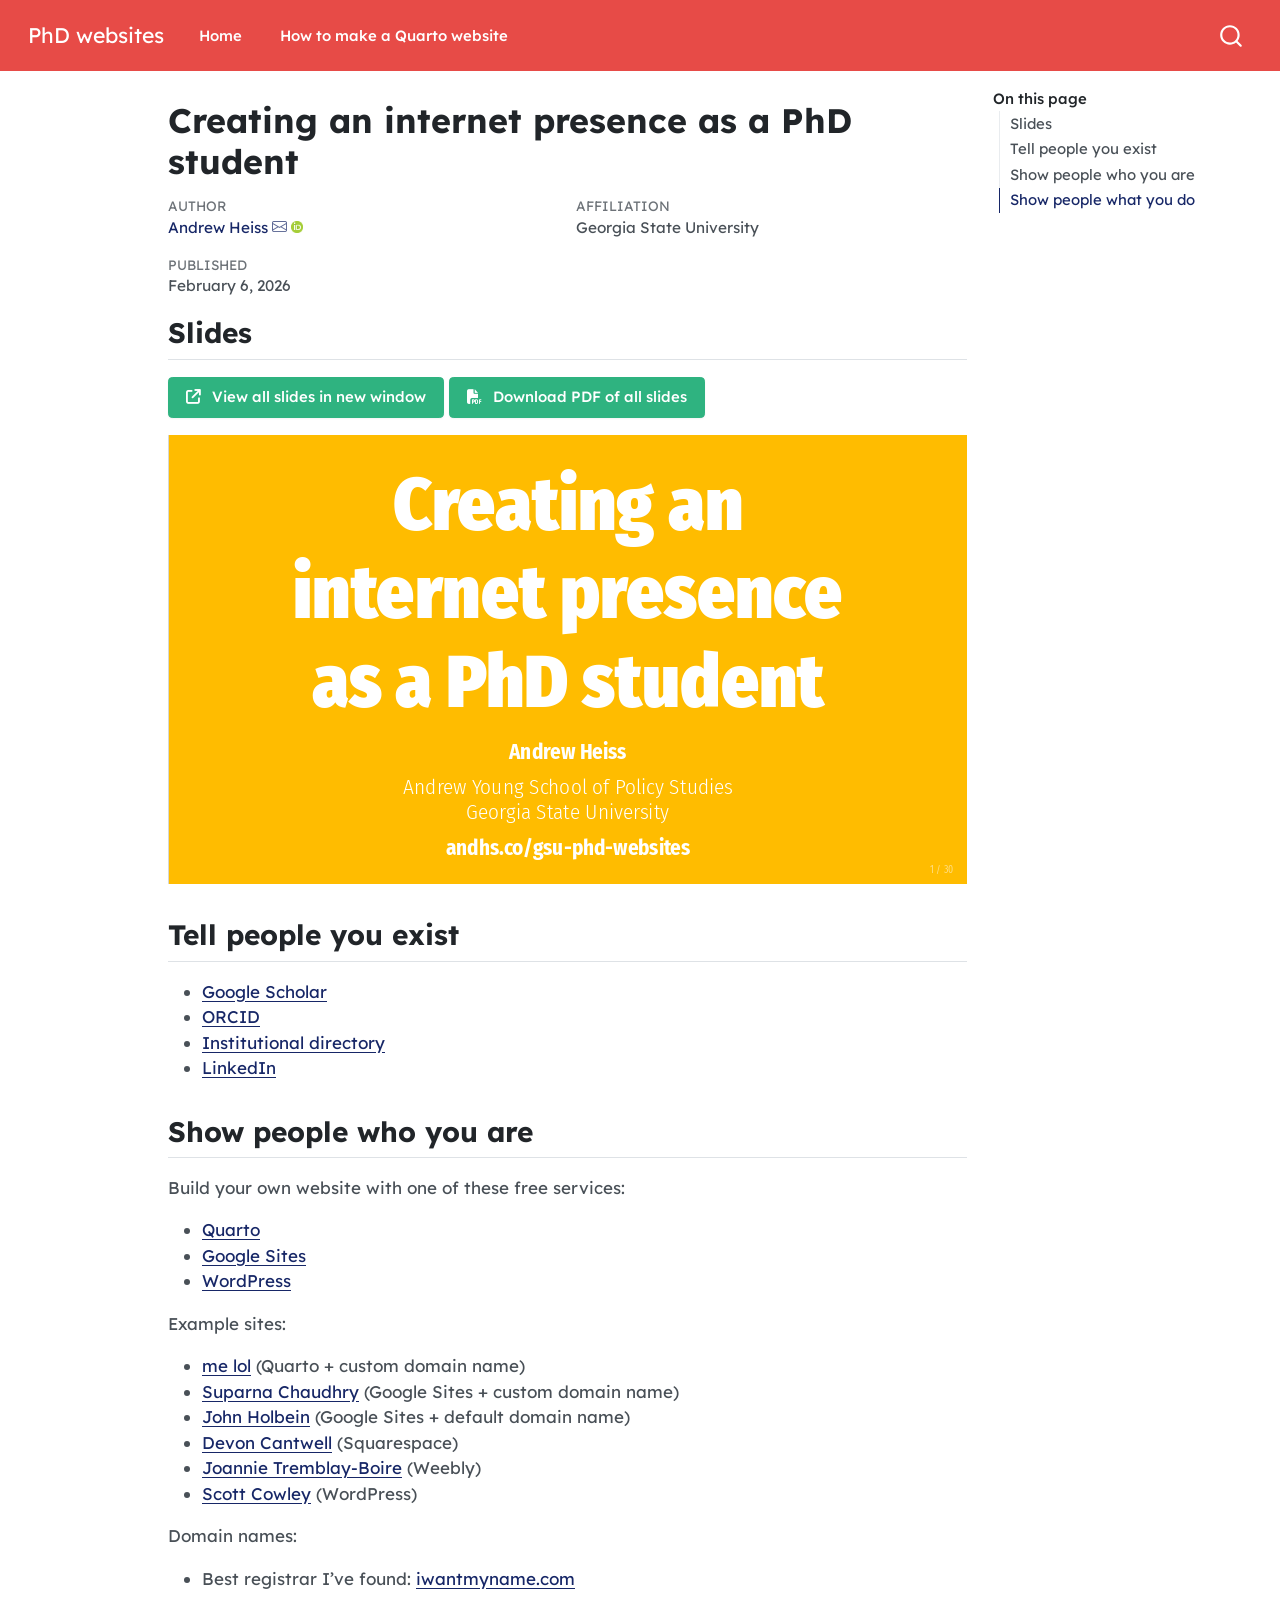
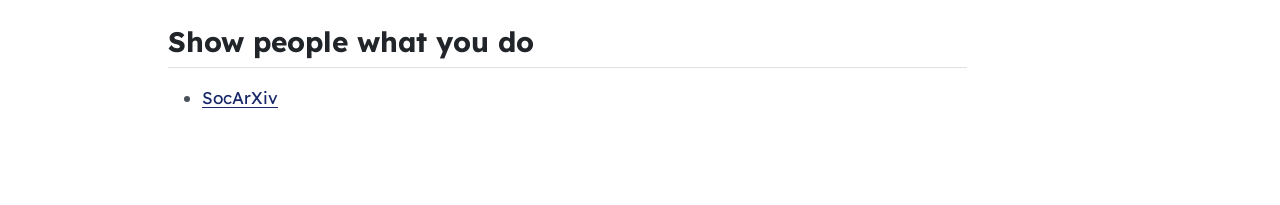
==== index.html @ c5187797 "Built site for gh-pages" ====
<!DOCTYPE html>
<html xmlns="http://www.w3.org/1999/xhtml" lang="en" xml:lang="en"><head>

<meta charset="utf-8">
<meta name="generator" content="quarto-1.9.16">

<meta name="viewport" content="width=device-width, initial-scale=1.0, user-scalable=yes">

<meta name="author" content="Andrew Heiss">
<meta name="dcterms.date" content="2026-02-06">

<title>Creating an internet presence as a PhD student – PhD websites</title>
<style>
code{white-space: pre-wrap;}
span.smallcaps{font-variant: small-caps;}
div.columns{display: flex; gap: min(4vw, 1.5em);}
div.column{flex: auto; overflow-x: auto;}
div.hanging-indent{margin-left: 1.5em; text-indent: -1.5em;}
ul.task-list{list-style: none;}
ul.task-list li input[type="checkbox"] {
  width: 0.8em;
  margin: 0 0.8em 0.2em -1em; /* quarto-specific, see https://github.com/quarto-dev/quarto-cli/issues/4556 */ 
  vertical-align: middle;
}
</style>


<script src="site_libs/quarto-nav/quarto-nav.js"></script>
<script src="site_libs/clipboard/clipboard.min.js"></script>
<script src="site_libs/quarto-search/autocomplete.umd.js"></script>
<script src="site_libs/quarto-search/fuse.min.js"></script>
<script src="site_libs/quarto-search/quarto-search.js"></script>
<meta name="quarto:offset" content="./">
<script src="site_libs/quarto-html/quarto.js" type="module"></script>
<script src="site_libs/quarto-html/tabsets/tabsets.js" type="module"></script>
<script src="site_libs/quarto-html/axe/axe-check.js" type="module"></script>
<script src="site_libs/quarto-html/popper.min.js"></script>
<script src="site_libs/quarto-html/tippy.umd.min.js"></script>
<script src="site_libs/quarto-html/anchor.min.js"></script>
<link href="site_libs/quarto-html/tippy.css" rel="stylesheet">
<link href="site_libs/quarto-html/quarto-syntax-highlighting-a67ac2868200dddf7a4f0e3ae403775c.css" rel="stylesheet" class="quarto-color-scheme" id="quarto-text-highlighting-styles">
<link href="site_libs/quarto-html/quarto-syntax-highlighting-dark-82d683e9f830cba069e3fb8cbfbea53b.css" rel="stylesheet" class="quarto-color-scheme quarto-color-alternate" id="quarto-text-highlighting-styles">
<link href="site_libs/quarto-html/quarto-syntax-highlighting-a67ac2868200dddf7a4f0e3ae403775c.css" rel="stylesheet" class="quarto-color-scheme-extra" id="quarto-text-highlighting-styles">
<script src="site_libs/bootstrap/bootstrap.min.js"></script>
<link href="site_libs/bootstrap/bootstrap-icons.css" rel="stylesheet">
<link href="site_libs/bootstrap/bootstrap-12ce660acc522cc9e6a242951351db57.min.css" rel="stylesheet" append-hash="true" class="quarto-color-scheme" id="quarto-bootstrap" data-mode="light">
<link href="site_libs/bootstrap/bootstrap-dark-ffd1da8b171d0e1a819d67f1ce5cb345.min.css" rel="stylesheet" append-hash="true" class="quarto-color-scheme quarto-color-alternate" id="quarto-bootstrap" data-mode="light">
<link href="site_libs/bootstrap/bootstrap-12ce660acc522cc9e6a242951351db57.min.css" rel="stylesheet" append-hash="true" class="quarto-color-scheme-extra" id="quarto-bootstrap" data-mode="light">
<link href="site_libs/quarto-contrib/fontawesome6-6.7.2/all.min.css" rel="stylesheet">
<link href="site_libs/quarto-contrib/fontawesome6-6.7.2/latex-fontsize.css" rel="stylesheet">
<script id="quarto-search-options" type="application/json">{
  "location": "navbar",
  "copy-button": false,
  "collapse-after": 3,
  "panel-placement": "end",
  "type": "overlay",
  "limit": 50,
  "keyboard-shortcut": [
    "f",
    "/",
    "s"
  ],
  "show-item-context": false,
  "language": {
    "search-no-results-text": "No results",
    "search-matching-documents-text": "matching documents",
    "search-copy-link-title": "Copy link to search",
    "search-hide-matches-text": "Hide additional matches",
    "search-more-match-text": "more match in this document",
    "search-more-matches-text": "more matches in this document",
    "search-clear-button-title": "Clear",
    "search-text-placeholder": "",
    "search-detached-cancel-button-title": "Cancel",
    "search-submit-button-title": "Submit",
    "search-label": "Search"
  }
}</script>


</head>

<body class="nav-fixed quarto-light">

<div id="quarto-search-results"></div>
  <header id="quarto-header" class="headroom fixed-top">
    <nav class="navbar navbar-expand-lg " data-bs-theme="dark">
      <div class="navbar-container container-fluid">
      <div class="navbar-brand-container mx-auto">
    <a class="navbar-brand" href="./index.html">
    <span class="navbar-title">PhD websites</span>
    </a>
  </div>
            <div id="quarto-search" class="" title="Search"></div>
          <button class="navbar-toggler" type="button" data-bs-toggle="collapse" data-bs-target="#navbarCollapse" aria-controls="navbarCollapse" role="menu" aria-expanded="false" aria-label="Toggle navigation" onclick="if (window.quartoToggleHeadroom) { window.quartoToggleHeadroom(); }">
  <span class="navbar-toggler-icon"></span>
</button>
          <div class="collapse navbar-collapse" id="navbarCollapse">
            <ul class="navbar-nav navbar-nav-scroll me-auto">
  <li class="nav-item">
    <a class="nav-link active" href="./index.html" aria-current="page"> 
<span class="menu-text">Home</span></a>
  </li>  
  <li class="nav-item">
    <a class="nav-link" href="./quarto.html"> 
<span class="menu-text">How to make a Quarto website</span></a>
  </li>  
</ul>
          </div> <!-- /navcollapse -->
            <div class="quarto-navbar-tools">
</div>
      </div> <!-- /container-fluid -->
    </nav>
</header>
<!-- content -->
<div id="quarto-content" class="quarto-container page-columns page-rows-contents page-layout-article page-navbar">
<!-- sidebar -->
<!-- margin-sidebar -->
    <div id="quarto-margin-sidebar" class="sidebar margin-sidebar">
        <nav id="TOC" role="doc-toc" class="toc-active">
    <h2 id="toc-title">On this page</h2>
   
  <ul>
  <li><a href="#slides" id="toc-slides" class="nav-link active" data-scroll-target="#slides">Slides</a></li>
  <li><a href="#tell-people-you-exist" id="toc-tell-people-you-exist" class="nav-link" data-scroll-target="#tell-people-you-exist">Tell people you exist</a></li>
  <li><a href="#show-people-who-you-are" id="toc-show-people-who-you-are" class="nav-link" data-scroll-target="#show-people-who-you-are">Show people who you are</a></li>
  <li><a href="#show-people-what-you-do" id="toc-show-people-what-you-do" class="nav-link" data-scroll-target="#show-people-what-you-do">Show people what you do</a></li>
  </ul>
</nav>
    </div>
<!-- main -->
<main class="content" id="quarto-document-content">

<header id="title-block-header" class="quarto-title-block default">
<div class="quarto-title">
<h1 class="title">Creating an internet presence as a PhD student</h1>
</div>


<div class="quarto-title-meta-author">
  <div class="quarto-title-meta-heading">Author</div>
  <div class="quarto-title-meta-heading">Affiliation</div>
  
    <div class="quarto-title-meta-contents">
    <p class="author"><a href="https://www.andrewheiss.com">Andrew Heiss</a> <a href="mailto:aheiss@gsu.edu" class="quarto-title-author-email"><i class="bi bi-envelope"></i></a> <a href="https://orcid.org/0000-0002-3948-3914" class="quarto-title-author-orcid"> <img src="[data-uri]"></a></p>
  </div>
  <div class="quarto-title-meta-contents">
        <p class="affiliation">
            Georgia State University
          </p>
      </div>
  </div>

<div class="quarto-title-meta">

      
    <div>
    <div class="quarto-title-meta-heading">Published</div>
    <div class="quarto-title-meta-contents">
      <p class="date">February 6, 2026</p>
    </div>
  </div>
  
    
  </div>
  


</header>


<section id="slides" class="level2">
<h2 class="anchored" data-anchor-id="slides">Slides</h2>
<p><a class="btn btn-success" target="_blank" href="slides/slides.html"><i class="fa-solid fa-arrow-up-right-from-square" aria-label="arrow-up-right-from-square"></i>  View all slides in new window</a> <a class="btn btn-success" target="_blank" href="slides/slides.pdf" role="button"><i class="fa-solid fa-file-pdf" aria-label="file-pdf"></i>  Download PDF of all slides</a></p>
<div class="ratio ratio-16x9">
<iframe src="slides/slides.html">
</iframe>
</div>
</section>
<section id="tell-people-you-exist" class="level2">
<h2 class="anchored" data-anchor-id="tell-people-you-exist">Tell people you exist</h2>
<ul>
<li><a href="https://scholar.google.com/">Google Scholar</a></li>
<li><a href="https://orcid.org/">ORCID</a></li>
<li><a href="https://aysps.gsu.edu/profile/andrew-heiss/">Institutional directory</a></li>
<li><a href="https://www.linkedin.com/">LinkedIn</a></li>
</ul>
</section>
<section id="show-people-who-you-are" class="level2">
<h2 class="anchored" data-anchor-id="show-people-who-you-are">Show people who you are</h2>
<p>Build your own website with one of these free services:</p>
<ul>
<li><a href="https://quarto.org/">Quarto</a></li>
<li><a href="https://sites.google.com/">Google Sites</a></li>
<li><a href="https://wordpress.com/">WordPress</a></li>
</ul>
<p>Example sites:</p>
<ul>
<li><a href="https://www.andrewheiss.com">me lol</a> (Quarto + custom domain name)</li>
<li><a href="http://www.suparnachaudhry.com/">Suparna Chaudhry</a> (Google Sites + custom domain name)</li>
<li><a href="https://sites.google.com/site/johnbholbein/">John Holbein</a> (Google Sites + default domain name)</li>
<li><a href="https://www.devoncantwell.com/">Devon Cantwell</a> (Squarespace)</li>
<li><a href="http://joannieboire.weebly.com/">Joannie Tremblay-Boire</a> (Weebly)</li>
<li><a href="http://www.scottcowley.com/">Scott Cowley</a> (WordPress)</li>
</ul>
<p>Domain names:</p>
<ul>
<li>Best registrar I’ve found: <a href="https://iwantmyname.com/">iwantmyname.com</a></li>
</ul>
</section>
<section id="show-people-what-you-do" class="level2">
<h2 class="anchored" data-anchor-id="show-people-what-you-do">Show people what you do</h2>
<ul>
<li><a href="https://socopen.org/">SocArXiv</a></li>
</ul>


</section>

</main> <!-- /main -->
<script id="quarto-html-after-body" type="application/javascript">
  window.document.addEventListener("DOMContentLoaded", function (event) {
    const icon = "";
    const anchorJS = new window.AnchorJS();
    anchorJS.options = {
      placement: 'right',
      icon: icon
    };
    anchorJS.add('.anchored');
    const isCodeAnnotation = (el) => {
      for (const clz of el.classList) {
        if (clz.startsWith('code-annotation-')) {                     
          return true;
        }
      }
      return false;
    }
    const onCopySuccess = function(e) {
      // button target
      const button = e.trigger;
      // don't keep focus
      button.blur();
      // flash "checked"
      button.classList.add('code-copy-button-checked');
      var currentTitle = button.getAttribute("title");
      button.setAttribute("title", "Copied!");
      let tooltip;
      if (window.bootstrap) {
        button.setAttribute("data-bs-toggle", "tooltip");
        button.setAttribute("data-bs-placement", "left");
        button.setAttribute("data-bs-title", "Copied!");
        tooltip = new bootstrap.Tooltip(button, 
          { trigger: "manual", 
            customClass: "code-copy-button-tooltip",
            offset: [0, -8]});
        tooltip.show();    
      }
      setTimeout(function() {
        if (tooltip) {
          tooltip.hide();
          button.removeAttribute("data-bs-title");
          button.removeAttribute("data-bs-toggle");
          button.removeAttribute("data-bs-placement");
        }
        button.setAttribute("title", currentTitle);
        button.classList.remove('code-copy-button-checked');
      }, 1000);
      // clear code selection
      e.clearSelection();
    }
    const getTextToCopy = function(trigger) {
      const outerScaffold = trigger.parentElement.cloneNode(true);
      const codeEl = outerScaffold.querySelector('code');
      for (const childEl of codeEl.children) {
        if (isCodeAnnotation(childEl)) {
          childEl.remove();
        }
      }
      return codeEl.innerText;
    }
    const clipboard = new window.ClipboardJS('.code-copy-button:not([data-in-quarto-modal])', {
      text: getTextToCopy
    });
    clipboard.on('success', onCopySuccess);
    if (window.document.getElementById('quarto-embedded-source-code-modal')) {
      const clipboardModal = new window.ClipboardJS('.code-copy-button[data-in-quarto-modal]', {
        text: getTextToCopy,
        container: window.document.getElementById('quarto-embedded-source-code-modal')
      });
      clipboardModal.on('success', onCopySuccess);
    }
      var localhostRegex = new RegExp(/^(?:http|https):\/\/localhost\:?[0-9]*\//);
      var mailtoRegex = new RegExp(/^mailto:/);
        var filterRegex = new RegExp("https:\/\/andrewheiss\.github\.io\/2026-02-06_ays-dissertation-colloquium\/");
      var isInternal = (href) => {
          return filterRegex.test(href) || localhostRegex.test(href) || mailtoRegex.test(href);
      }
      // Inspect non-navigation links and adorn them if external
     var links = window.document.querySelectorAll('a[href]:not(.nav-link):not(.navbar-brand):not(.toc-action):not(.sidebar-link):not(.sidebar-item-toggle):not(.pagination-link):not(.no-external):not([aria-hidden]):not(.dropdown-item):not(.quarto-navigation-tool):not(.about-link)');
      for (var i=0; i<links.length; i++) {
        const link = links[i];
        if (!isInternal(link.href)) {
          // undo the damage that might have been done by quarto-nav.js in the case of
          // links that we want to consider external
          if (link.dataset.originalHref !== undefined) {
            link.href = link.dataset.originalHref;
          }
        }
      }
    function tippyHover(el, contentFn, onTriggerFn, onUntriggerFn) {
      const config = {
        allowHTML: true,
        maxWidth: 500,
        delay: 100,
        arrow: false,
        appendTo: function(el) {
            return el.parentElement;
        },
        interactive: true,
        interactiveBorder: 10,
        theme: 'quarto',
        placement: 'bottom-start',
      };
      if (contentFn) {
        config.content = contentFn;
      }
      if (onTriggerFn) {
        config.onTrigger = onTriggerFn;
      }
      if (onUntriggerFn) {
        config.onUntrigger = onUntriggerFn;
      }
      window.tippy(el, config); 
    }
    const noterefs = window.document.querySelectorAll('a[role="doc-noteref"]');
    for (var i=0; i<noterefs.length; i++) {
      const ref = noterefs[i];
      tippyHover(ref, function() {
        // use id or data attribute instead here
        let href = ref.getAttribute('data-footnote-href') || ref.getAttribute('href');
        try { href = new URL(href).hash; } catch {}
        const id = href.replace(/^#\/?/, "");
        const note = window.document.getElementById(id);
        if (note) {
          return note.innerHTML;
        } else {
          return "";
        }
      });
    }
    const xrefs = window.document.querySelectorAll('a.quarto-xref');
    const processXRef = (id, note) => {
      // Strip column container classes
      const stripColumnClz = (el) => {
        el.classList.remove("page-full", "page-columns");
        if (el.children) {
          for (const child of el.children) {
            stripColumnClz(child);
          }
        }
      }
      stripColumnClz(note)
      if (id === null || id.startsWith('sec-')) {
        // Special case sections, only their first couple elements
        const container = document.createElement("div");
        if (note.children && note.children.length > 2) {
          container.appendChild(note.children[0].cloneNode(true));
          for (let i = 1; i < note.children.length; i++) {
            const child = note.children[i];
            if (child.tagName === "P" && child.innerText === "") {
              continue;
            } else {
              container.appendChild(child.cloneNode(true));
              break;
            }
          }
          if (window.Quarto?.typesetMath) {
            window.Quarto.typesetMath(container);
          }
          return container.innerHTML
        } else {
          if (window.Quarto?.typesetMath) {
            window.Quarto.typesetMath(note);
          }
          return note.innerHTML;
        }
      } else {
        // Remove any anchor links if they are present
        const anchorLink = note.querySelector('a.anchorjs-link');
        if (anchorLink) {
          anchorLink.remove();
        }
        if (window.Quarto?.typesetMath) {
          window.Quarto.typesetMath(note);
        }
        if (note.classList.contains("callout")) {
          return note.outerHTML;
        } else {
          return note.innerHTML;
        }
      }
    }
    for (var i=0; i<xrefs.length; i++) {
      const xref = xrefs[i];
      tippyHover(xref, undefined, function(instance) {
        instance.disable();
        let url = xref.getAttribute('href');
        let hash = undefined; 
        if (url.startsWith('#')) {
          hash = url;
        } else {
          try { hash = new URL(url).hash; } catch {}
        }
        if (hash) {
          const id = hash.replace(/^#\/?/, "");
          const note = window.document.getElementById(id);
          if (note !== null) {
            try {
              const html = processXRef(id, note.cloneNode(true));
              instance.setContent(html);
            } finally {
              instance.enable();
              instance.show();
            }
          } else {
            // See if we can fetch this
            fetch(url.split('#')[0])
            .then(res => res.text())
            .then(html => {
              const parser = new DOMParser();
              const htmlDoc = parser.parseFromString(html, "text/html");
              const note = htmlDoc.getElementById(id);
              if (note !== null) {
                const html = processXRef(id, note);
                instance.setContent(html);
              } 
            }).finally(() => {
              instance.enable();
              instance.show();
            });
          }
        } else {
          // See if we can fetch a full url (with no hash to target)
          // This is a special case and we should probably do some content thinning / targeting
          fetch(url)
          .then(res => res.text())
          .then(html => {
            const parser = new DOMParser();
            const htmlDoc = parser.parseFromString(html, "text/html");
            const note = htmlDoc.querySelector('main.content');
            if (note !== null) {
              // This should only happen for chapter cross references
              // (since there is no id in the URL)
              // remove the first header
              if (note.children.length > 0 && note.children[0].tagName === "HEADER") {
                note.children[0].remove();
              }
              const html = processXRef(null, note);
              instance.setContent(html);
            } 
          }).finally(() => {
            instance.enable();
            instance.show();
          });
        }
      }, function(instance) {
      });
    }
        let selectedAnnoteEl;
        const selectorForAnnotation = ( cell, annotation) => {
          let cellAttr = 'data-code-cell="' + cell + '"';
          let lineAttr = 'data-code-annotation="' +  annotation + '"';
          const selector = 'span[' + cellAttr + '][' + lineAttr + ']';
          return selector;
        }
        const selectCodeLines = (annoteEl) => {
          const doc = window.document;
          const targetCell = annoteEl.getAttribute("data-target-cell");
          const targetAnnotation = annoteEl.getAttribute("data-target-annotation");
          const annoteSpan = window.document.querySelector(selectorForAnnotation(targetCell, targetAnnotation));
          const lines = annoteSpan.getAttribute("data-code-lines").split(",");
          const lineIds = lines.map((line) => {
            return targetCell + "-" + line;
          })
          let top = null;
          let height = null;
          let parent = null;
          if (lineIds.length > 0) {
              //compute the position of the single el (top and bottom and make a div)
              const el = window.document.getElementById(lineIds[0]);
              top = el.offsetTop;
              height = el.offsetHeight;
              parent = el.parentElement.parentElement;
            if (lineIds.length > 1) {
              const lastEl = window.document.getElementById(lineIds[lineIds.length - 1]);
              const bottom = lastEl.offsetTop + lastEl.offsetHeight;
              height = bottom - top;
            }
            if (top !== null && height !== null && parent !== null) {
              // cook up a div (if necessary) and position it 
              let div = window.document.getElementById("code-annotation-line-highlight");
              if (div === null) {
                div = window.document.createElement("div");
                div.setAttribute("id", "code-annotation-line-highlight");
                div.style.position = 'absolute';
                parent.appendChild(div);
              }
              div.style.top = top - 2 + "px";
              div.style.height = height + 4 + "px";
              div.style.left = 0;
              let gutterDiv = window.document.getElementById("code-annotation-line-highlight-gutter");
              if (gutterDiv === null) {
                gutterDiv = window.document.createElement("div");
                gutterDiv.setAttribute("id", "code-annotation-line-highlight-gutter");
                gutterDiv.style.position = 'absolute';
                const codeCell = window.document.getElementById(targetCell);
                const gutter = codeCell.querySelector('.code-annotation-gutter');
                gutter.appendChild(gutterDiv);
              }
              gutterDiv.style.top = top - 2 + "px";
              gutterDiv.style.height = height + 4 + "px";
            }
            selectedAnnoteEl = annoteEl;
          }
        };
        const unselectCodeLines = () => {
          const elementsIds = ["code-annotation-line-highlight", "code-annotation-line-highlight-gutter"];
          elementsIds.forEach((elId) => {
            const div = window.document.getElementById(elId);
            if (div) {
              div.remove();
            }
          });
          selectedAnnoteEl = undefined;
        };
          // Handle positioning of the toggle
      window.addEventListener(
        "resize",
        throttle(() => {
          elRect = undefined;
          if (selectedAnnoteEl) {
            selectCodeLines(selectedAnnoteEl);
          }
        }, 10)
      );
      function throttle(fn, ms) {
      let throttle = false;
      let timer;
        return (...args) => {
          if(!throttle) { // first call gets through
              fn.apply(this, args);
              throttle = true;
          } else { // all the others get throttled
              if(timer) clearTimeout(timer); // cancel #2
              timer = setTimeout(() => {
                fn.apply(this, args);
                timer = throttle = false;
              }, ms);
          }
        };
      }
        // Attach click handler to the DT
        const annoteDls = window.document.querySelectorAll('dt[data-target-cell]');
        for (const annoteDlNode of annoteDls) {
          annoteDlNode.addEventListener('click', (event) => {
            const clickedEl = event.target;
            if (clickedEl !== selectedAnnoteEl) {
              unselectCodeLines();
              const activeEl = window.document.querySelector('dt[data-target-cell].code-annotation-active');
              if (activeEl) {
                activeEl.classList.remove('code-annotation-active');
              }
              selectCodeLines(clickedEl);
              clickedEl.classList.add('code-annotation-active');
            } else {
              // Unselect the line
              unselectCodeLines();
              clickedEl.classList.remove('code-annotation-active');
            }
          });
        }
    const findCites = (el) => {
      const parentEl = el.parentElement;
      if (parentEl) {
        const cites = parentEl.dataset.cites;
        if (cites) {
          return {
            el,
            cites: cites.split(' ')
          };
        } else {
          return findCites(el.parentElement)
        }
      } else {
        return undefined;
      }
    };
    var bibliorefs = window.document.querySelectorAll('a[role="doc-biblioref"]');
    for (var i=0; i<bibliorefs.length; i++) {
      const ref = bibliorefs[i];
      const citeInfo = findCites(ref);
      if (citeInfo) {
        tippyHover(citeInfo.el, function() {
          var popup = window.document.createElement('div');
          citeInfo.cites.forEach(function(cite) {
            var citeDiv = window.document.createElement('div');
            citeDiv.classList.add('hanging-indent');
            citeDiv.classList.add('csl-entry');
            var biblioDiv = window.document.getElementById('ref-' + cite);
            if (biblioDiv) {
              citeDiv.innerHTML = biblioDiv.innerHTML;
            }
            popup.appendChild(citeDiv);
          });
          return popup.innerHTML;
        });
      }
    }
  });
  </script>
</div> <!-- /content -->




</body></html>
---- site_libs/quarto-html/tippy.css ----
.tippy-box[data-animation=fade][data-state=hidden]{opacity:0}[data-tippy-root]{max-width:calc(100vw - 10px)}.tippy-box{position:relative;background-color:#333;color:#fff;border-radius:4px;font-size:14px;line-height:1.4;white-space:normal;outline:0;transition-property:transform,visibility,opacity}.tippy-box[data-placement^=top]>.tippy-arrow{bottom:0}.tippy-box[data-placement^=top]>.tippy-arrow:before{bottom:-7px;left:0;border-width:8px 8px 0;border-top-color:initial;transform-origin:center top}.tippy-box[data-placement^=bottom]>.tippy-arrow{top:0}.tippy-box[data-placement^=bottom]>.tippy-arrow:before{top:-7px;left:0;border-width:0 8px 8px;border-bottom-color:initial;transform-origin:center bottom}.tippy-box[data-placement^=left]>.tippy-arrow{right:0}.tippy-box[data-placement^=left]>.tippy-arrow:before{border-width:8px 0 8px 8px;border-left-color:initial;right:-7px;transform-origin:center left}.tippy-box[data-placement^=right]>.tippy-arrow{left:0}.tippy-box[data-placement^=right]>.tippy-arrow:before{left:-7px;border-width:8px 8px 8px 0;border-right-color:initial;transform-origin:center right}.tippy-box[data-inertia][data-state=visible]{transition-timing-function:cubic-bezier(.54,1.5,.38,1.11)}.tippy-arrow{width:16px;height:16px;color:#333}.tippy-arrow:before{content:"";position:absolute;border-color:transparent;border-style:solid}.tippy-content{position:relative;padding:5px 9px;z-index:1}
---- site_libs/quarto-html/quarto-syntax-highlighting-a67ac2868200dddf7a4f0e3ae403775c.css ----
/* quarto syntax highlight colors */
:root {
  --quarto-hl-ot-color: #003B4F;
  --quarto-hl-at-color: #657422;
  --quarto-hl-ss-color: #20794D;
  --quarto-hl-an-color: #5E5E5E;
  --quarto-hl-fu-color: #4758AB;
  --quarto-hl-st-color: #20794D;
  --quarto-hl-cf-color: #003B4F;
  --quarto-hl-op-color: #5E5E5E;
  --quarto-hl-er-color: #AD0000;
  --quarto-hl-bn-color: #AD0000;
  --quarto-hl-al-color: #AD0000;
  --quarto-hl-va-color: #111111;
  --quarto-hl-bu-color: inherit;
  --quarto-hl-ex-color: inherit;
  --quarto-hl-pp-color: #AD0000;
  --quarto-hl-in-color: #5E5E5E;
  --quarto-hl-vs-color: #20794D;
  --quarto-hl-wa-color: #5E5E5E;
  --quarto-hl-do-color: #5E5E5E;
  --quarto-hl-im-color: #00769E;
  --quarto-hl-ch-color: #20794D;
  --quarto-hl-dt-color: #AD0000;
  --quarto-hl-fl-color: #AD0000;
  --quarto-hl-co-color: #5E5E5E;
  --quarto-hl-cv-color: #5E5E5E;
  --quarto-hl-cn-color: #8f5902;
  --quarto-hl-sc-color: #5E5E5E;
  --quarto-hl-dv-color: #AD0000;
  --quarto-hl-kw-color: #003B4F;
}

/* other quarto variables */
:root {
  --quarto-font-monospace: SFMono-Regular, Menlo, Monaco, Consolas, "Liberation Mono", "Courier New", monospace;
}

/* syntax highlight based on Pandoc's rules */
pre > code.sourceCode > span {
  color: #003B4F;
}

code.sourceCode > span {
  color: #003B4F;
}

div.sourceCode,
div.sourceCode pre.sourceCode {
  color: #003B4F;
}

/* Normal */
code span {
  color: #003B4F;
}

/* Alert */
code span.al {
  color: #AD0000;
  font-style: inherit;
}

/* Annotation */
code span.an {
  color: #5E5E5E;
  font-style: inherit;
}

/* Attribute */
code span.at {
  color: #657422;
  font-style: inherit;
}

/* BaseN */
code span.bn {
  color: #AD0000;
  font-style: inherit;
}

/* BuiltIn */
code span.bu {
  font-style: inherit;
}

/* ControlFlow */
code span.cf {
  color: #003B4F;
  font-weight: bold;
  font-style: inherit;
}

/* Char */
code span.ch {
  color: #20794D;
  font-style: inherit;
}

/* Constant */
code span.cn {
  color: #8f5902;
  font-style: inherit;
}

/* Comment */
code span.co {
  color: #5E5E5E;
  font-style: inherit;
}

/* CommentVar */
code span.cv {
  color: #5E5E5E;
  font-style: italic;
}

/* Documentation */
code span.do {
  color: #5E5E5E;
  font-style: italic;
}

/* DataType */
code span.dt {
  color: #AD0000;
  font-style: inherit;
}

/* DecVal */
code span.dv {
  color: #AD0000;
  font-style: inherit;
}

/* Error */
code span.er {
  color: #AD0000;
  font-style: inherit;
}

/* Extension */
code span.ex {
  font-style: inherit;
}

/* Float */
code span.fl {
  color: #AD0000;
  font-style: inherit;
}

/* Function */
code span.fu {
  color: #4758AB;
  font-style: inherit;
}

/* Import */
code span.im {
  color: #00769E;
  font-style: inherit;
}

/* Information */
code span.in {
  color: #5E5E5E;
  font-style: inherit;
}

/* Keyword */
code span.kw {
  color: #003B4F;
  font-weight: bold;
  font-style: inherit;
}

/* Operator */
code span.op {
  color: #5E5E5E;
  font-style: inherit;
}

/* Other */
code span.ot {
  color: #003B4F;
  font-style: inherit;
}

/* Preprocessor */
code span.pp {
  color: #AD0000;
  font-style: inherit;
}

/* SpecialChar */
code span.sc {
  color: #5E5E5E;
  font-style: inherit;
}

/* SpecialString */
code span.ss {
  color: #20794D;
  font-style: inherit;
}

/* String */
code span.st {
  color: #20794D;
  font-style: inherit;
}

/* Variable */
code span.va {
  color: #111111;
  font-style: inherit;
}

/* VerbatimString */
code span.vs {
  color: #20794D;
  font-style: inherit;
}

/* Warning */
code span.wa {
  color: #5E5E5E;
  font-style: italic;
}

.prevent-inlining {
  content: "</";
}

/*# sourceMappingURL=d566d183c03f6538e7eb3e391e284aa4.css.map */
---- site_libs/quarto-html/quarto-syntax-highlighting-dark-82d683e9f830cba069e3fb8cbfbea53b.css ----
/* quarto syntax highlight colors */
:root {
  --quarto-hl-al-color: #f07178;
  --quarto-hl-an-color: #d4d0ab;
  --quarto-hl-at-color: #00e0e0;
  --quarto-hl-bn-color: #d4d0ab;
  --quarto-hl-bu-color: #abe338;
  --quarto-hl-ch-color: #abe338;
  --quarto-hl-co-color: #f8f8f2;
  --quarto-hl-cv-color: #ffd700;
  --quarto-hl-cn-color: #ffd700;
  --quarto-hl-cf-color: #ffa07a;
  --quarto-hl-dt-color: #ffa07a;
  --quarto-hl-dv-color: #d4d0ab;
  --quarto-hl-do-color: #f8f8f2;
  --quarto-hl-er-color: #f07178;
  --quarto-hl-ex-color: #00e0e0;
  --quarto-hl-fl-color: #d4d0ab;
  --quarto-hl-fu-color: #ffa07a;
  --quarto-hl-im-color: #abe338;
  --quarto-hl-in-color: #d4d0ab;
  --quarto-hl-kw-color: #ffa07a;
  --quarto-hl-op-color: #ffa07a;
  --quarto-hl-ot-color: #00e0e0;
  --quarto-hl-pp-color: #dcc6e0;
  --quarto-hl-re-color: #00e0e0;
  --quarto-hl-sc-color: #abe338;
  --quarto-hl-ss-color: #abe338;
  --quarto-hl-st-color: #abe338;
  --quarto-hl-va-color: #00e0e0;
  --quarto-hl-vs-color: #abe338;
  --quarto-hl-wa-color: #dcc6e0;
}

/* other quarto variables */
:root {
  --quarto-font-monospace: SFMono-Regular, Menlo, Monaco, Consolas, "Liberation Mono", "Courier New", monospace;
}

/* syntax highlight based on Pandoc's rules */
pre > code.sourceCode > span {
  color: #f8f8f2;
}

code.sourceCode > span {
  color: #f8f8f2;
}

div.sourceCode,
div.sourceCode pre.sourceCode {
  color: #f8f8f2;
}

/* Normal */
code span {
  color: #f8f8f2;
}

/* Alert */
code span.al {
  color: #f07178;
}

/* Annotation */
code span.an {
  color: #d4d0ab;
}

/* Attribute */
code span.at {
  color: #00e0e0;
}

/* BaseN */
code span.bn {
  color: #d4d0ab;
}

/* BuiltIn */
code span.bu {
  color: #abe338;
}

/* ControlFlow */
code span.cf {
  font-weight: bold;
  color: #ffa07a;
}

/* Char */
code span.ch {
  color: #abe338;
}

/* Constant */
code span.cn {
  color: #ffd700;
}

/* Comment */
code span.co {
  font-style: italic;
  color: #f8f8f2;
}

/* CommentVar */
code span.cv {
  color: #ffd700;
}

/* Documentation */
code span.do {
  color: #f8f8f2;
}

/* DataType */
code span.dt {
  color: #ffa07a;
}

/* DecVal */
code span.dv {
  color: #d4d0ab;
}

/* Error */
code span.er {
  color: #f07178;
  text-decoration: underline;
}

/* Extension */
code span.ex {
  font-weight: bold;
  color: #00e0e0;
}

/* Float */
code span.fl {
  color: #d4d0ab;
}

/* Function */
code span.fu {
  color: #ffa07a;
}

/* Import */
code span.im {
  color: #abe338;
}

/* Information */
code span.in {
  color: #d4d0ab;
}

/* Keyword */
code span.kw {
  font-weight: bold;
  color: #ffa07a;
}

/* Operator */
code span.op {
  color: #ffa07a;
}

/* Other */
code span.ot {
  color: #00e0e0;
}

/* Preprocessor */
code span.pp {
  color: #dcc6e0;
}

/* RegionMarker */
code span.re {
  background-color: #f8f8f2;
  color: #00e0e0;
}

/* SpecialChar */
code span.sc {
  color: #abe338;
}

/* SpecialString */
code span.ss {
  color: #abe338;
}

/* String */
code span.st {
  color: #abe338;
}

/* Variable */
code span.va {
  color: #00e0e0;
}

/* VerbatimString */
code span.vs {
  color: #abe338;
}

/* Warning */
code span.wa {
  color: #dcc6e0;
}

.prevent-inlining {
  content: "</";
}

/*# sourceMappingURL=e1cd14cd301904a366f861c65ffcdb71.css.map */
---- site_libs/quarto-html/quarto-syntax-highlighting-a67ac2868200dddf7a4f0e3ae403775c.css ----
/* quarto syntax highlight colors */
:root {
  --quarto-hl-ot-color: #003B4F;
  --quarto-hl-at-color: #657422;
  --quarto-hl-ss-color: #20794D;
  --quarto-hl-an-color: #5E5E5E;
  --quarto-hl-fu-color: #4758AB;
  --quarto-hl-st-color: #20794D;
  --quarto-hl-cf-color: #003B4F;
  --quarto-hl-op-color: #5E5E5E;
  --quarto-hl-er-color: #AD0000;
  --quarto-hl-bn-color: #AD0000;
  --quarto-hl-al-color: #AD0000;
  --quarto-hl-va-color: #111111;
  --quarto-hl-bu-color: inherit;
  --quarto-hl-ex-color: inherit;
  --quarto-hl-pp-color: #AD0000;
  --quarto-hl-in-color: #5E5E5E;
  --quarto-hl-vs-color: #20794D;
  --quarto-hl-wa-color: #5E5E5E;
  --quarto-hl-do-color: #5E5E5E;
  --quarto-hl-im-color: #00769E;
  --quarto-hl-ch-color: #20794D;
  --quarto-hl-dt-color: #AD0000;
  --quarto-hl-fl-color: #AD0000;
  --quarto-hl-co-color: #5E5E5E;
  --quarto-hl-cv-color: #5E5E5E;
  --quarto-hl-cn-color: #8f5902;
  --quarto-hl-sc-color: #5E5E5E;
  --quarto-hl-dv-color: #AD0000;
  --quarto-hl-kw-color: #003B4F;
}

/* other quarto variables */
:root {
  --quarto-font-monospace: SFMono-Regular, Menlo, Monaco, Consolas, "Liberation Mono", "Courier New", monospace;
}

/* syntax highlight based on Pandoc's rules */
pre > code.sourceCode > span {
  color: #003B4F;
}

code.sourceCode > span {
  color: #003B4F;
}

div.sourceCode,
div.sourceCode pre.sourceCode {
  color: #003B4F;
}

/* Normal */
code span {
  color: #003B4F;
}

/* Alert */
code span.al {
  color: #AD0000;
  font-style: inherit;
}

/* Annotation */
code span.an {
  color: #5E5E5E;
  font-style: inherit;
}

/* Attribute */
code span.at {
  color: #657422;
  font-style: inherit;
}

/* BaseN */
code span.bn {
  color: #AD0000;
  font-style: inherit;
}

/* BuiltIn */
code span.bu {
  font-style: inherit;
}

/* ControlFlow */
code span.cf {
  color: #003B4F;
  font-weight: bold;
  font-style: inherit;
}

/* Char */
code span.ch {
  color: #20794D;
  font-style: inherit;
}

/* Constant */
code span.cn {
  color: #8f5902;
  font-style: inherit;
}

/* Comment */
code span.co {
  color: #5E5E5E;
  font-style: inherit;
}

/* CommentVar */
code span.cv {
  color: #5E5E5E;
  font-style: italic;
}

/* Documentation */
code span.do {
  color: #5E5E5E;
  font-style: italic;
}

/* DataType */
code span.dt {
  color: #AD0000;
  font-style: inherit;
}

/* DecVal */
code span.dv {
  color: #AD0000;
  font-style: inherit;
}

/* Error */
code span.er {
  color: #AD0000;
  font-style: inherit;
}

/* Extension */
code span.ex {
  font-style: inherit;
}

/* Float */
code span.fl {
  color: #AD0000;
  font-style: inherit;
}

/* Function */
code span.fu {
  color: #4758AB;
  font-style: inherit;
}

/* Import */
code span.im {
  color: #00769E;
  font-style: inherit;
}

/* Information */
code span.in {
  color: #5E5E5E;
  font-style: inherit;
}

/* Keyword */
code span.kw {
  color: #003B4F;
  font-weight: bold;
  font-style: inherit;
}

/* Operator */
code span.op {
  color: #5E5E5E;
  font-style: inherit;
}

/* Other */
code span.ot {
  color: #003B4F;
  font-style: inherit;
}

/* Preprocessor */
code span.pp {
  color: #AD0000;
  font-style: inherit;
}

/* SpecialChar */
code span.sc {
  color: #5E5E5E;
  font-style: inherit;
}

/* SpecialString */
code span.ss {
  color: #20794D;
  font-style: inherit;
}

/* String */
code span.st {
  color: #20794D;
  font-style: inherit;
}

/* Variable */
code span.va {
  color: #111111;
  font-style: inherit;
}

/* VerbatimString */
code span.vs {
  color: #20794D;
  font-style: inherit;
}

/* Warning */
code span.wa {
  color: #5E5E5E;
  font-style: italic;
}

.prevent-inlining {
  content: "</";
}

/*# sourceMappingURL=d566d183c03f6538e7eb3e391e284aa4.css.map */
---- site_libs/quarto-contrib/fontawesome6-6.7.2/latex-fontsize.css ----
.fa-tiny {
  font-size: 0.5em;
}
.fa-scriptsize {
  font-size: 0.7em;
}
.fa-footnotesize {
  font-size: 0.8em;
}
.fa-small {
  font-size: 0.9em;
}
.fa-normalsize {
  font-size: 1em;
}
.fa-large {
  font-size: 1.2em;
}
.fa-Large {
  font-size: 1.5em;
}
.fa-LARGE {
  font-size: 1.75em;
}
.fa-huge {
  font-size: 2em;
}
.fa-Huge {
  font-size: 2.5em;
}
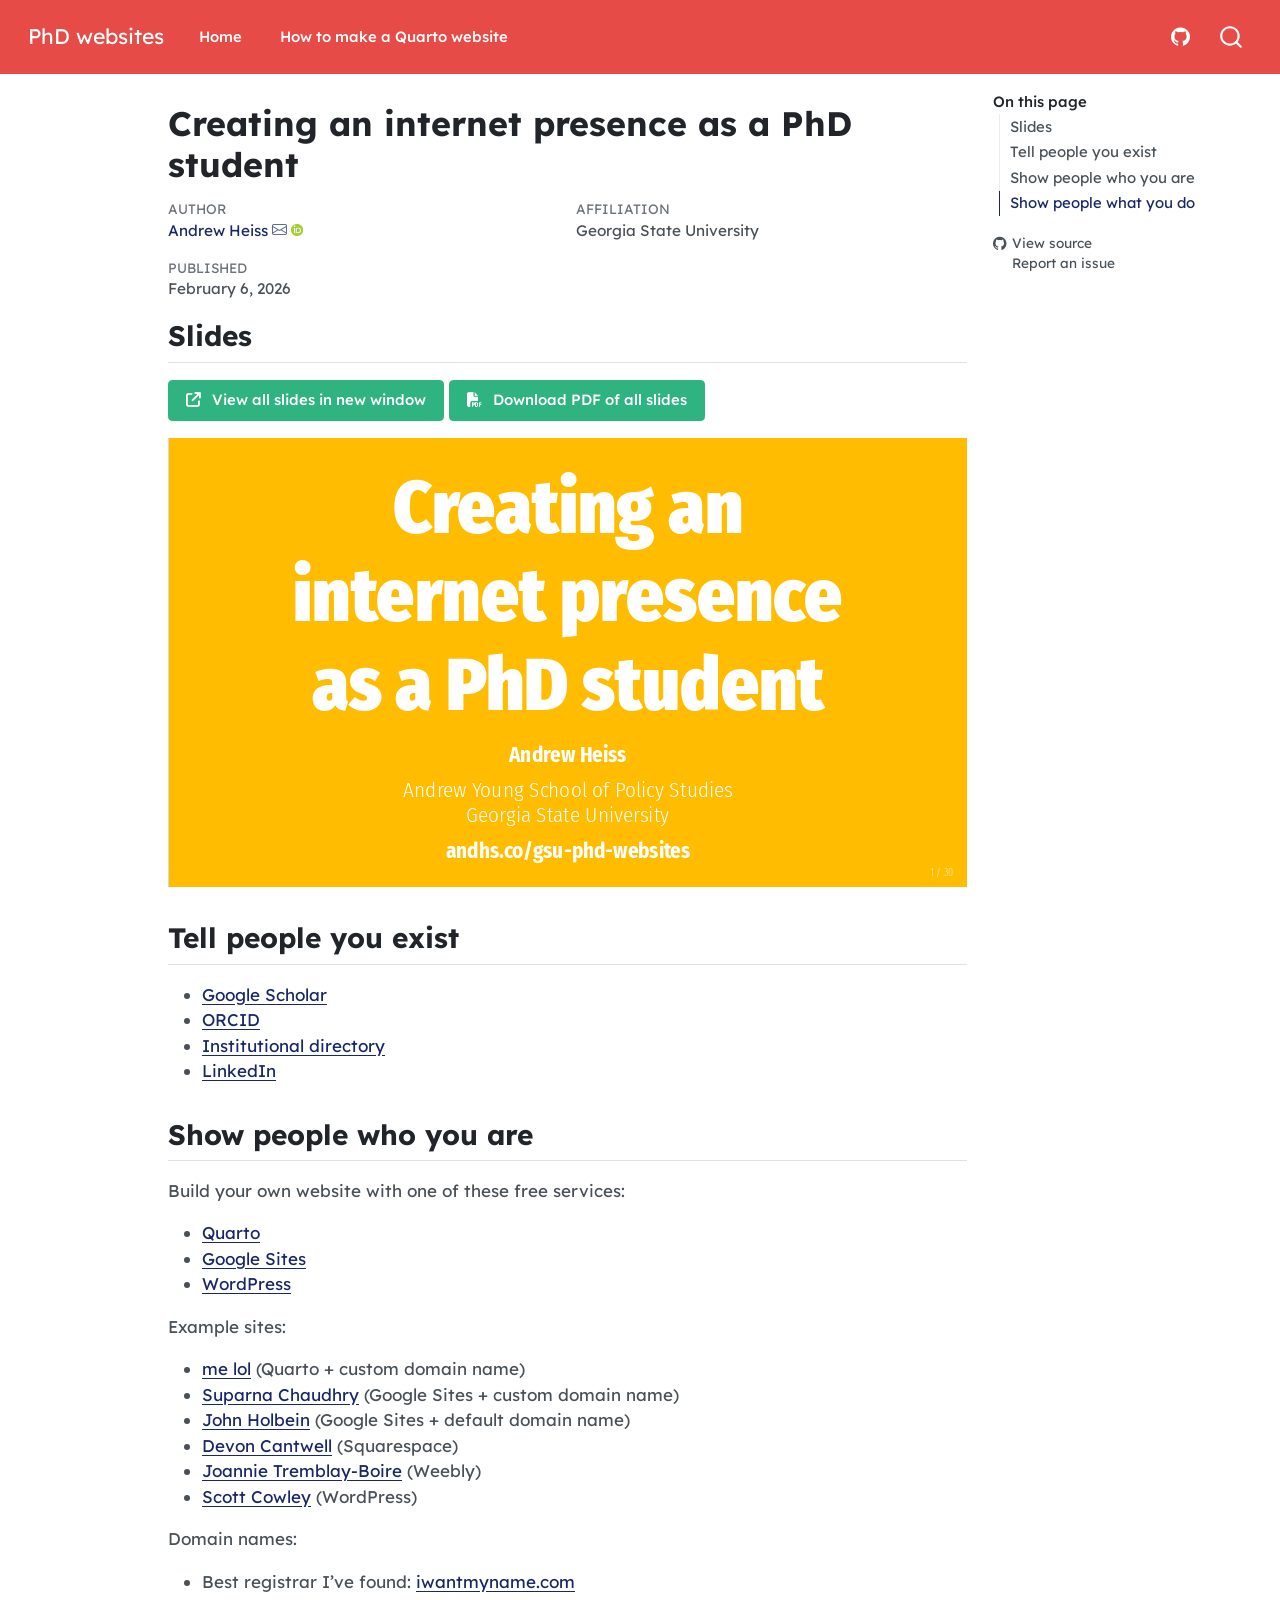
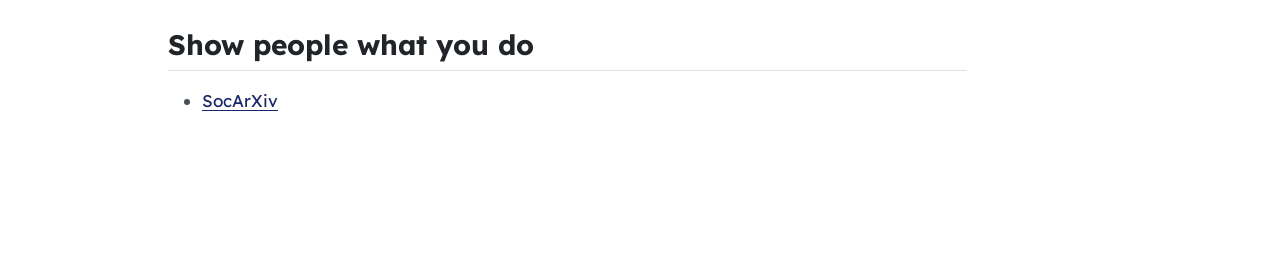
==== commit ff3ed63a: "Built site for gh-pages" ====
--- a/index.html
+++ b/index.html
@@ -105,6 +105,13 @@
 <span class="menu-text">How to make a Quarto website</span></a>
   </li>  
 </ul>
+            <ul class="navbar-nav navbar-nav-scroll ms-auto">
+  <li class="nav-item compact">
+    <a class="nav-link" href="https://github.com/andrewheiss/2026-02-06_ays-dissertation-colloquium"> <i class="bi bi-github" role="img">
+</i> 
+<span class="menu-text"></span></a>
+  </li>  
+</ul>
           </div> <!-- /navcollapse -->
             <div class="quarto-navbar-tools">
 </div>
@@ -125,7 +132,7 @@
   <li><a href="#show-people-who-you-are" id="toc-show-people-who-you-are" class="nav-link" data-scroll-target="#show-people-who-you-are">Show people who you are</a></li>
   <li><a href="#show-people-what-you-do" id="toc-show-people-what-you-do" class="nav-link" data-scroll-target="#show-people-what-you-do">Show people what you do</a></li>
   </ul>
-</nav>
+<div class="toc-actions"><ul><li><a href="https://github.com/andrewheiss/2026-02-06_ays-dissertation-colloquium/blob/main/index.qmd" class="toc-action"><i class="bi bi-github"></i>View source</a></li><li><a href="https://github.com/andrewheiss/2026-02-06_ays-dissertation-colloquium/issues/new" class="toc-action"><i class="bi empty"></i>Report an issue</a></li></ul></div></nav>
     </div>
 <!-- main -->
 <main class="content" id="quarto-document-content">
@@ -622,4 +629,4 @@
 
 
 
-</body></html>+<footer class="footer"><div class="nav-footer"><div class="nav-footer-center"><div class="toc-actions d-sm-block d-md-none"><ul><li><a href="https://github.com/andrewheiss/2026-02-06_ays-dissertation-colloquium/blob/main/index.qmd" class="toc-action"><i class="bi bi-github"></i>View source</a></li><li><a href="https://github.com/andrewheiss/2026-02-06_ays-dissertation-colloquium/issues/new" class="toc-action"><i class="bi empty"></i>Report an issue</a></li></ul></div></div></div></footer></body></html>
